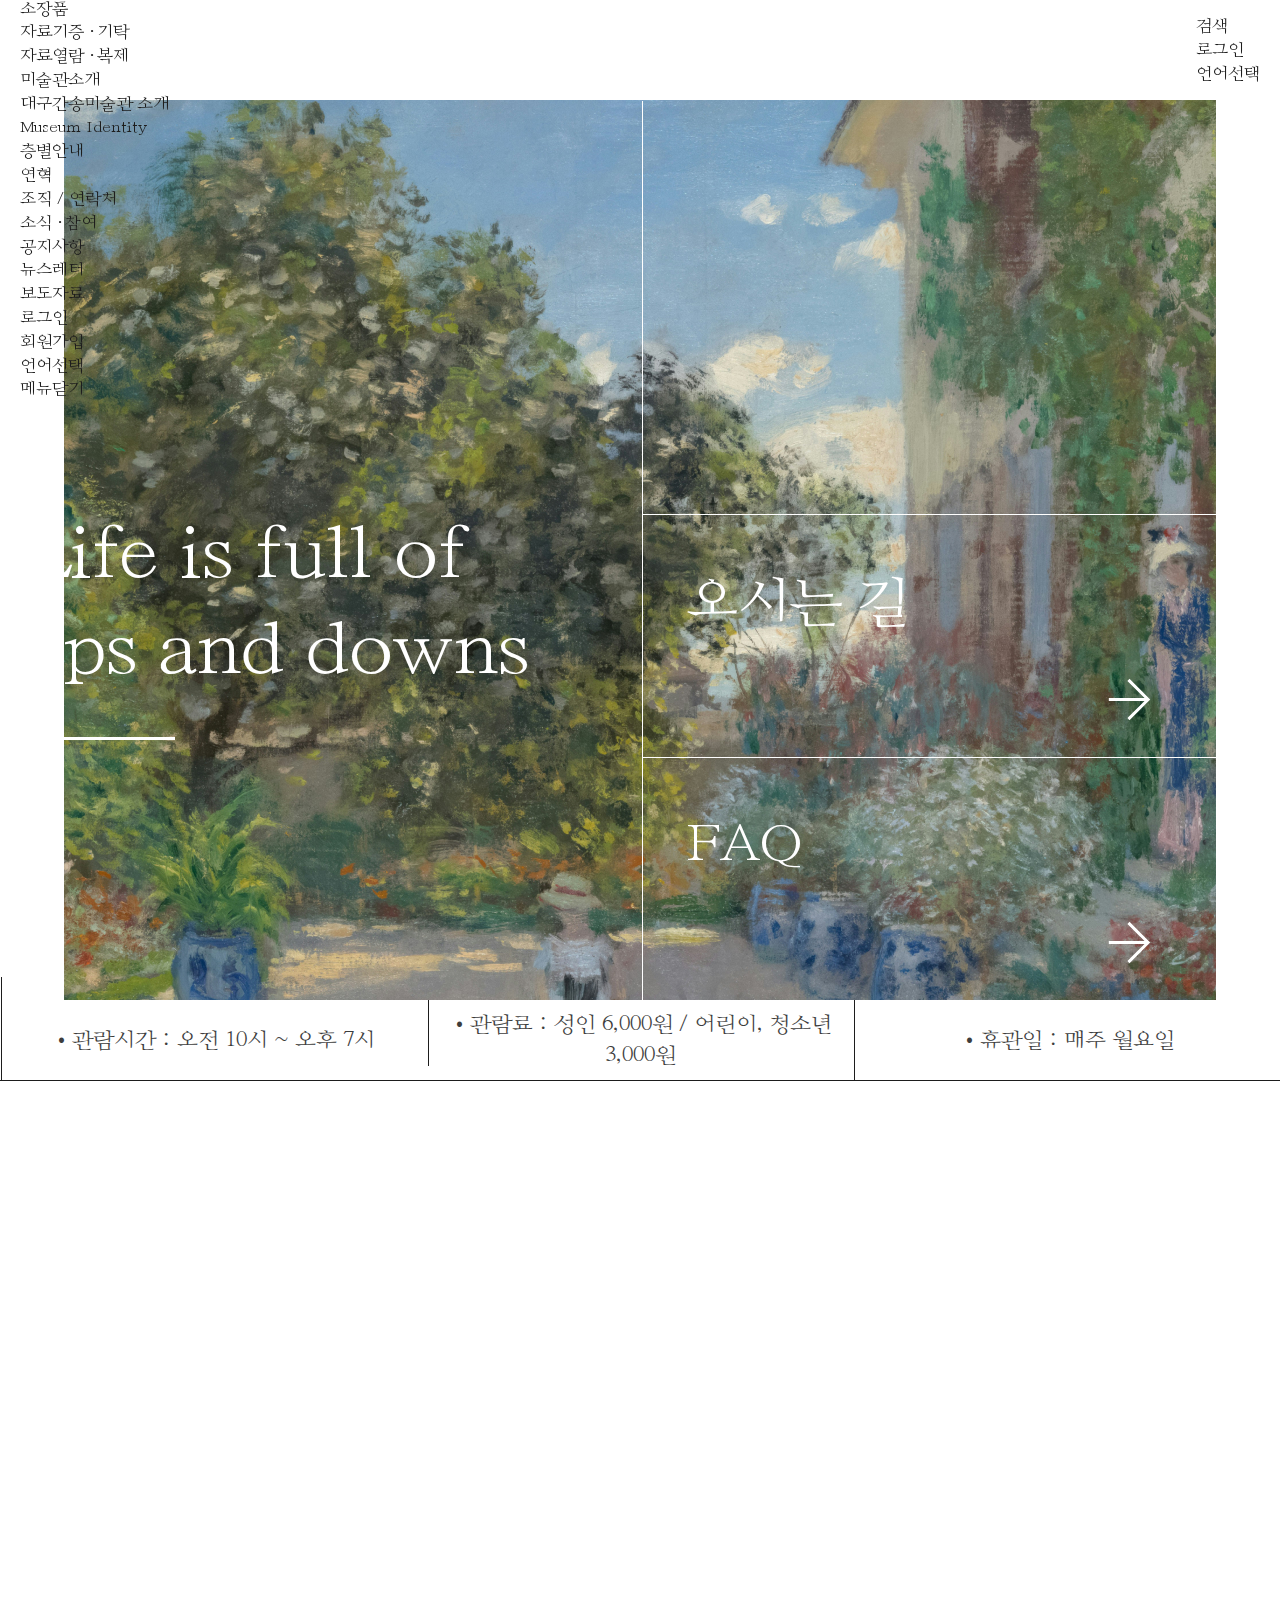
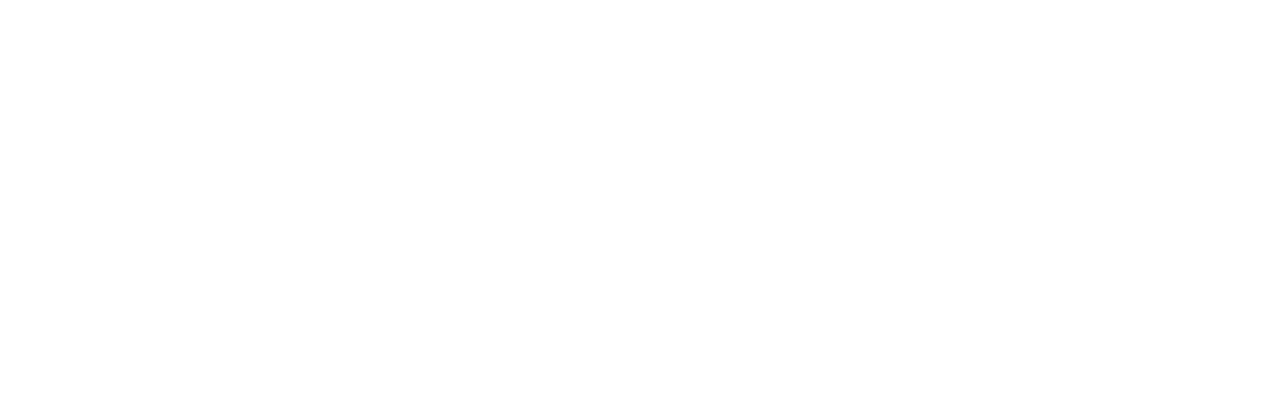
==== art/index.html @ 7bb07ed9 "20250206" ====
<!DOCTYPE html>
<html lang="ko">
<head>
    <meta charset="UTF-8">
    <meta name="viewport" content="width=device-width, initial-scale=1.0">
    <link rel="stylesheet" href="css/main.css">
    <link rel="stylesheet" href="css/swiper-bundle.min.css"> <!-- swiper 라이브러리 -->
    <script src="js/jquery-3.7.1.min.js"></script> <!-- jquery 라이브러리 -->
    <script src="js/swiper-bundle.min.js"></script> <!-- swiper 라이브러리 -->
    <script src="js/main.js"></script>
    <script src="js/common.js"></script>
    <title>대구간송미술관</title>
</head>
<body>
    <div id="wrap">
        <div class="skipnav">
            <a class="cnt" href="#skip_content">본문바로가기</a>
            <a class="menu" href="#skip_nav">주메뉴바로가기</a>
        </div>
        <header>
            <div class="header_left">
                <h1 class="logo"><a href="index.html">대구간송미술관</a></h1>
                <nav class="gnb" id="skip_nav">
                    <button class="gnb_open">메뉴열기</button>
                    <div class="gnb_wrap">
                        <ul class="depth1">
                            <li>
                                <a href="#"><span>관람정보</span></a>
                                <ul class="depth2">
                                    <li><a href="#"><span>관람안내</span></a></li>
                                    <li><a href="n"><span>오시는 길</span></a></li>
                                    <li><a href=""><span>자주묻는질문</span></a></li>
                                </ul>
                            </li>
                            <li>
                                <a href="#"><span>전시</span></a>
                                <ul class="depth2">
                                    <li><a href="#"><span>상설전시</span></a></li>
                                    <li><a href="#"><span>기획전시</span></a></li>
                                    <li><a href="#"><span>간송의 방</span></a></li>
                                    <li><a href="#"><span>사전전시해설</span></a></li>
                                </ul>
                            </li>
                            <li>
                                <a href="#"><span>교육· 문화행사</span></a>
                            </li>
                            <li>
                                <a href="#"><span>소장품</span></a>
                                <ul class="depth2">
                                    <li><a href="#"><span>자료기증· 기탁</span></a></li>
                                    <li><a href="#"><span>자료열람· 복제</span></a></li>
                                </ul>
                            </li>
                            <li>
                                <a href="#"><span>미술관소개</span></a>
                                <ul class="depth2">
                                    <li><a href="#"><span>대구간송미술관 소개</span></a></li>
                                    <li><a href="#"><span>Museum Identity</span></a></li>
                                    <li><a href="#"><span>층별안내</span></a></li>
                                    <li><a href="#"><span>연혁</span></a></li>
                                    <li><a href="#"><span>조직 / 연락처</span></a></li>
                                </ul>
                            </li>
                            <li>
                                <a href="#"><span>소식· 참여</span></a>
                                <ul class="depth2">
                                    <li><a href="#"><span>공지사항</span></a></li>
                                    <li><a href="#"><span>뉴스레터</span></a></li>
                                    <li><a href="#"><span>보도자료</span></a></li>
                                </ul>
                            </li>
                        </ul>
                        <div class="m_btn">
                            <div class="m_login"><a href="#n">로그인</a></div>
                            <div class="m_regi"><a href="#n">회원가입</a></div>
                            <div class="m_lang"><button>언어선택</button></div>
                        </div>
                        <button class="gnb_close">메뉴닫기</button>
                    </div>
                </nav>
            </div>
            <div class="tnb">
                <div class="search"><button>검색</button></div>
                <div class="login"><a href="">로그인</a></div>
                <div class="lang open"><button>언어선택</button></div>
            </div>
        </header>
        <section class="visual">
            <h2>팝업</h2>
            <div class="swiper">
                <ul class="swiper-wrapper">
                    <li class="swiper-slide">
                        <div class="photo"><img src="images/visual_01.jpg" alt="집과 가족"></div>
                        <div class="visual_txt">
                            <div class="wrapper">
                                <p>Life is full of<br> 
                                    ups and downs</p>
                            </div>
                        </div>
                    </li>
                    <li class="swiper-slide">
                        <div class="photo"><img src="images/visual_02.jpg" alt="병과 사과"></div>
                        <div class="visual_txt">
                            <div class="wrapper">
                                <p>(덕수궁)수묵별미:<br>
                                    한· 중 근현대 회화 
                                    </p>
                            </div>
                        </div>
                    </li>
                    <li class="swiper-slide">
                        <div class="photo"><img src="images/visual_03.jpg" alt="마을 풍경"></div>
                        <div class="visual_txt">
                            <div class="wrapper">
                                <p>FROM<br> 
                                    NOTHING<br>
                                    TO EVERYTHING</p>
                            </div>
                        </div>
                    </li>
                    <li class="swiper-slide">
                        <div class="photo"><img src="images/visual_04.jpg" alt="슬퍼하는 사람들"></div>
                        <div class="visual_txt">
                            <div class="wrapper">
                                <p>판화특별전<br> 
                                    <에코토피아-Ecotopia></p>
                            </div>
                        </div>
                    </li>
                </ul>
            </div>
            <div class="info_wrap">
                <div class="direc"><a href="#n">오시는 길</a></div>
                <div class="faq"><a href="#n">FAQ</a></div>
            </div>
            <div class="ctrl_wrap">
                <button class="prev">이전팝업보기</button>
                <button class="next">다음팝업보기</button>
                <button class="stop">일시정지</button>
                <button class="play">다시시작</button>
            </div>
            <div class="view">
                <p><strong>•관람시간</strong> : 오전 10시 ~ 오후 7시</p>
                <p><strong>•관람료</strong> : 성인 6,000원 / 어린이, 청소년 3,000원</p>
                <p><strong>•휴관일</strong> : 매주 월요일</p>
            </div>
        </section>
        <section class="iden"></section>
        <section class="exhib"></section>
        <section class="cont"></section>
        <section class="collect"></section>
        <footer></footer>
    </div>
</body>
</html>
---- art/css/main.css ----
@import url(default.css);
@import url(font.css);
@import url(common.css);
@import url(layout.css);

.visual {
    position: relative;
}
.visual h2 {
    display: none;
}
.visual .swiper ul li {
    position: relative;
}
.visual .swiper ul li .photo {
    overflow: hidden;
    height: 52.9412em;
    text-align: center;
    position: relative;
}
.visual .swiper ul li .photo img {
    width: 90%;
    height: 100%;
    object-fit: cover;  
}
.visual .swiper ul li .visual_txt {
    display: flex;
    align-items: flex-end;
    position: absolute;
    left: 0;
    top: 5em;
    width: 100%;
    height: 200px;
    font-size: 4.7059em;
    color: #fff;
    line-height: 120%;
}
.visual .swiper ul li .visual_txt p {
    position: relative;
}
.visual .swiper ul li .visual_txt p::before {
    content: "";
    position: absolute;
    left: 0.05em;
    bottom: -0.5em;
    width: 1.89em;
    height: 0.04em;
    background-color: #fff;
}
.visual .swiper ul li .visual_txt p::after {
    content: "";
    position: absolute;
    left: 0.05em;
    bottom: -0.5em;
    width: 0;
    height: 0.04em;
    background-color: #751F20;

    animation-name: paging_ani;
    animation-duration: 5s;
    animation-timing-function: linear;
    animation-iteration-count: infinite;
}
@keyframes paging_ani {
    0% { width: 0; }
    100% { width: 1.89em; }
}

.visual .info_wrap {
    position: absolute;
    right: calc(0px + 5.8824em);
    bottom: 0;
    z-index: 1;
}
.visual .info_wrap::before {
    content: "";
    position: absolute;
    left: 0;
    top: -24.3em;
    width: 0.0588em;
    height: 52.9412em;
    background-color: #fff;

    animation-name: visual_line_01;
    animation-duration: 0.7s;
    animation-timing-function: linear;
    animation-iteration-count: 1;
}
@keyframes visual_line_01 {
    0% { height: 0; }
    100% { height: 100%; }
}
.visual .info_wrap a {
    display: block;
    color: #fff;
    font-size: 3.2353em;
}
.visual .info_wrap .direc a {
    display: block;
    padding: 0.9091em 4.9273em 2.1091em 0.8em;
    position: relative;
}
.visual .info_wrap .direc a::before,
.visual .info_wrap .faq a::before {
    content: "";
    position: absolute;
    left: 0;
    top: 0;
    width: 10.9091em;
    height: 0.0182em; 
    background-color: #fff;

    animation-name: visual_line_02;
    animation-duration: 0.7s;
    animation-timing-function: linear;
    animation-iteration-count: 1;
}
.visual .info_wrap .direc a::after,
.visual .info_wrap .faq a::after {
    content: "";
    position: absolute;
    right: 15px;
    bottom: 22px;
    width: 71px;
    height: 71px;
    background-image: url("data:image/svg+xml,%3Csvg width='71' height='71' viewBox='0 0 71 71' fill='none' xmlns='http://www.w3.org/2000/svg'%3E%3Cpath d='M50.5259 36.9792H14.793V34.0209H50.5259L33.3905 16.8855L35.5013 14.7917L56.2096 35.5001L35.5013 56.2084L33.3905 54.1147L50.5259 36.9792Z' fill='white'/%3E%3C/svg%3E%0A");
    background-position: center center;
    background-repeat: no-repeat;
    background-size: contain;
}
@keyframes visual_line_02 {
    0% { width: 0; }
    100% { width: 10.9091em; }
}
.visual .info_wrap .faq a {
    display: block;
    padding: 0.9091em 6.8545em 2.1091em 0.8em;
    position: relative;
}
.visual .info_wrap .faq a::before {
    animation-delay: 0.1s;
}
.visual .ctrl_wrap {
    position: absolute;
    left: 50%;
    transform: translateX(-50%);
    bottom: 3.8em;
}
.visual .ctrl_wrap button {
    text-indent: -9999px;
    width: 1.8824em;
    height: 1.8824em;
    position: absolute;
}
.visual .ctrl_wrap button::before {
    content: "";
    position: absolute;
    top: 0;
    background-repeat: no-repeat;
    background-size: contain;
    background-position: center center;
}
.visual .ctrl_wrap button.prev::before {
    width: 0.7em;
    height: 1.1435em;
    top: 0.34em;
    left: -1.08em;
    background-image: url("data:image/svg+xml,%3Csvg width='13' height='21' viewBox='0 0 13 21' fill='none' xmlns='http://www.w3.org/2000/svg'%3E%3Cpath d='M12.65 20.1112L0.75 10.389L12.65 0.666748V20.1112Z' fill='white'/%3E%3C/svg%3E%0A");
}
.visual .ctrl_wrap button.next::before {
    width: 0.7em;
    height: 1.1435em;
    top: 0.28em;
    left: 2.2353em;
    background-image: url("data:image/svg+xml,%3Csvg width='13' height='21' viewBox='0 0 13 21' fill='none' xmlns='http://www.w3.org/2000/svg'%3E%3Cpath d='M12.65 20.1112L0.75 10.389L12.65 0.666748V20.1112Z' fill='white'/%3E%3C/svg%3E%0A");
    rotate: 180deg;
}
.visual .ctrl_wrap button.play::before {
    width: 1.8824em;
    height: 1.8824em;
    left: 50%;
    transform: translateX(-50%);
    background-image: url("data:image/svg+xml,%3Csvg width='32' height='32' viewBox='0 0 32 32' fill='none' xmlns='http://www.w3.org/2000/svg'%3E%3Cpath d='M10.668 25.3334V6.66675L25.3346 16.0001L10.668 25.3334Z' fill='white'/%3E%3C/svg%3E%0A");
}
.visual .ctrl_wrap button.stop::before {
    width: 1.7647em;
    height: 1.7647em;
    left: 50%;
    transform: translateX(-50%);
    background-image: url("data:image/svg+xml,%3Csvg width='30' height='30' viewBox='0 0 30 30' fill='none' xmlns='http://www.w3.org/2000/svg'%3E%3Cpath d='M17.4844 23.5V6.5H22.3281V23.5H17.4844ZM7.67188 23.5V6.5H12.5156V23.5H7.67188Z' fill='white'/%3E%3C/svg%3E%0A");
}
.visual .ctrl_wrap button.play {
    display: none;
}
.visual .view {
    position: absolute;
    display: flex;
    justify-content: center;
    align-items: center;
    width: 100%;
    height: 4.7647em;
    border-bottom: 1px solid #1d1d1d;
}
.visual .view p {
    font-size: 1.2941rem;
    width: 37.6471em;
    text-align: center;
    position: relative;
}
.visual .view p::after {
    content: "";
    position: absolute;
    left: 0;
    top: -48px;
    width: 1px;
    height: 4.7647em;
    border-right: 1px solid #1d1d1d;
}
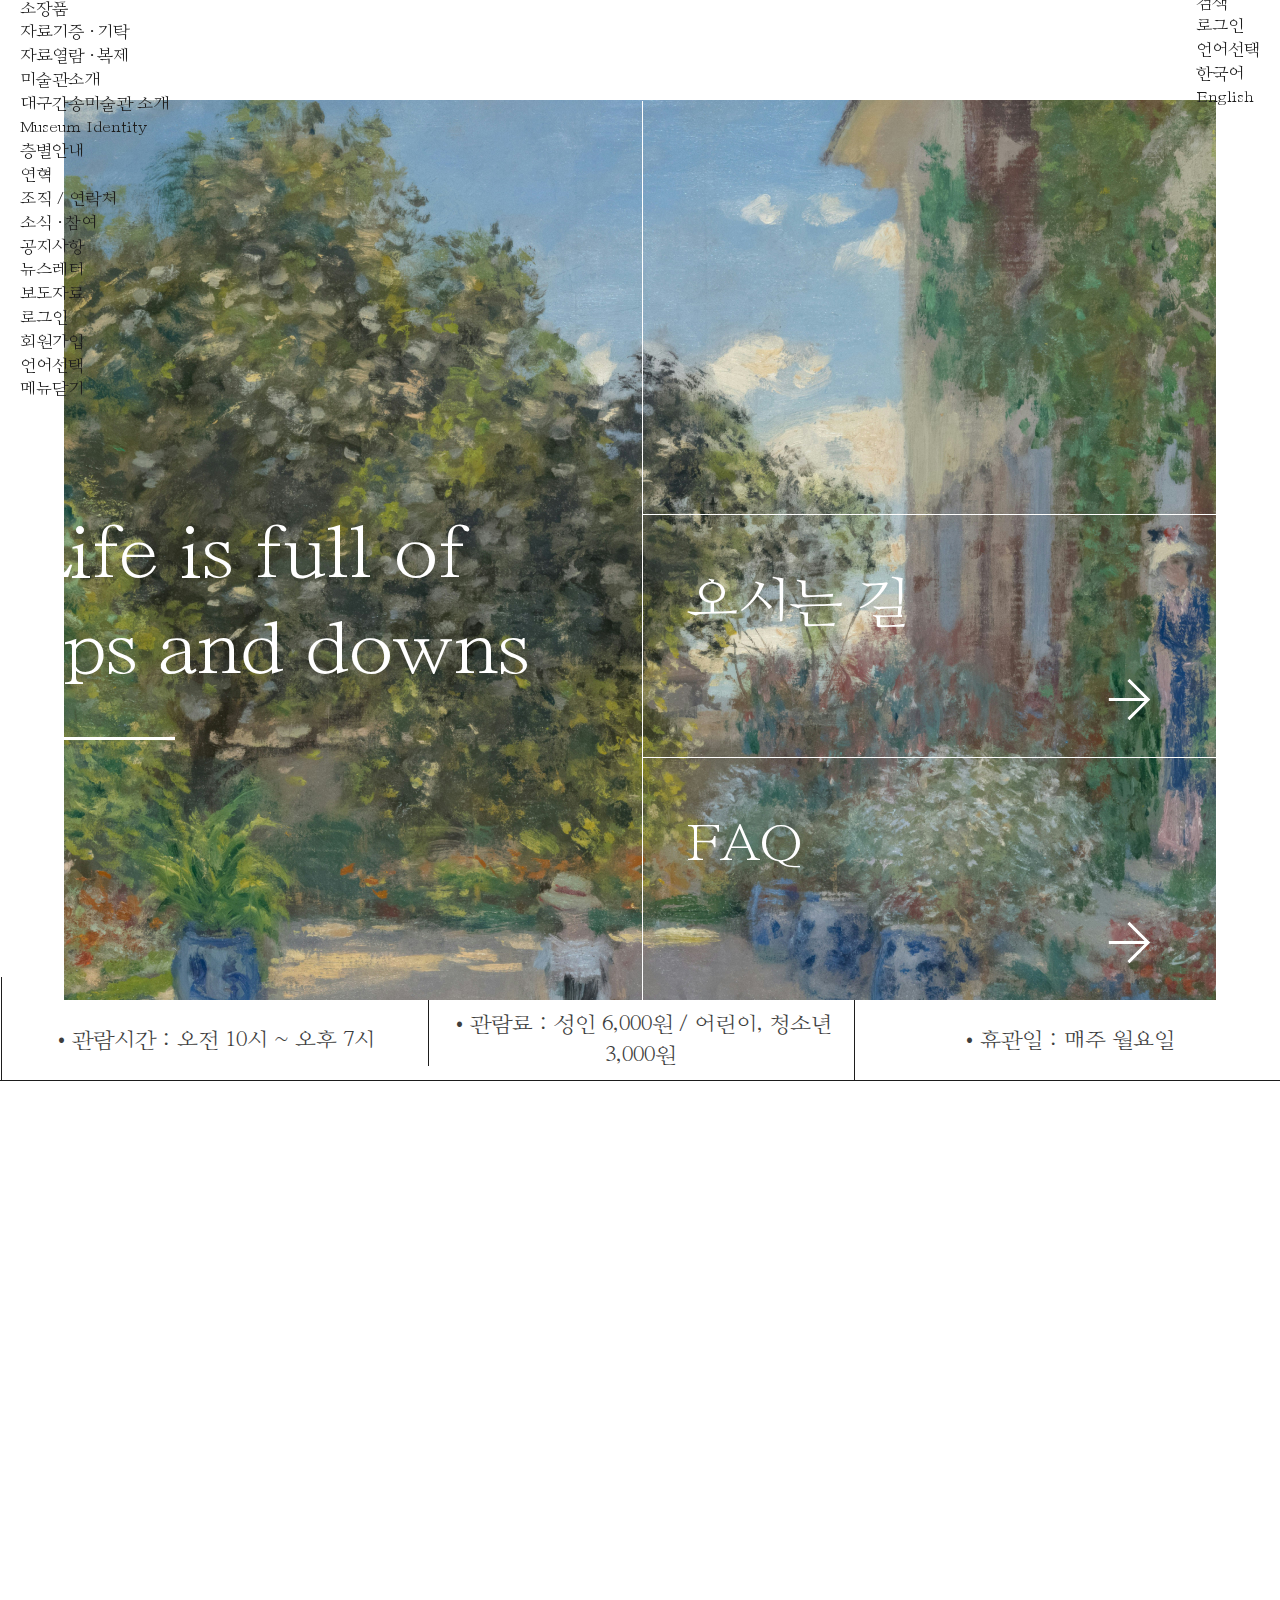
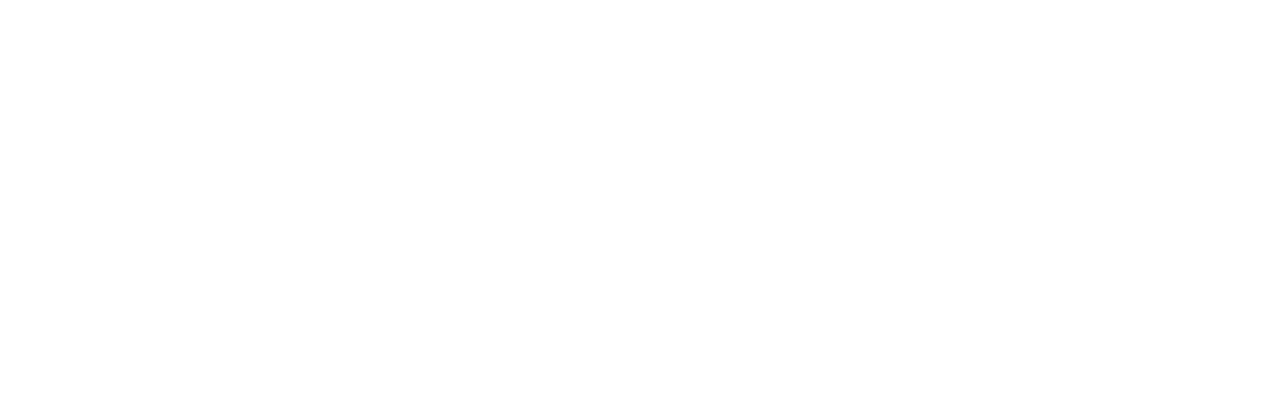
==== commit 163d8b82: "250207" ====
--- a/art/index.html
+++ b/art/index.html
@@ -82,7 +82,16 @@
             <div class="tnb">
                 <div class="search"><button>검색</button></div>
                 <div class="login"><a href="">로그인</a></div>
-                <div class="lang open"><button>언어선택</button></div>
+                <div class="lang">
+                    <button>언어선택</button>
+                    <div class="list">
+                        <ul>
+                            <li class="active"><a href="#n">한국어</a></li>
+                            <li><a href="#n">English</a></li>
+                        </ul>
+                    </div>
+                </div>
+
             </div>
         </header>
         <section class="visual">
--- a/art/css/main.css
+++ b/art/css/main.css
@@ -128,6 +128,11 @@
     background-repeat: no-repeat;
     background-size: contain;
 }
+.visual .info_wrap .direc a:hover::after,
+.visual .info_wrap .faq a:hover::after {
+    transform: translateX(15px);
+    transition: transform 0.3s ease;
+}
 @keyframes visual_line_02 {
     0% { width: 0; }
     100% { width: 10.9091em; }
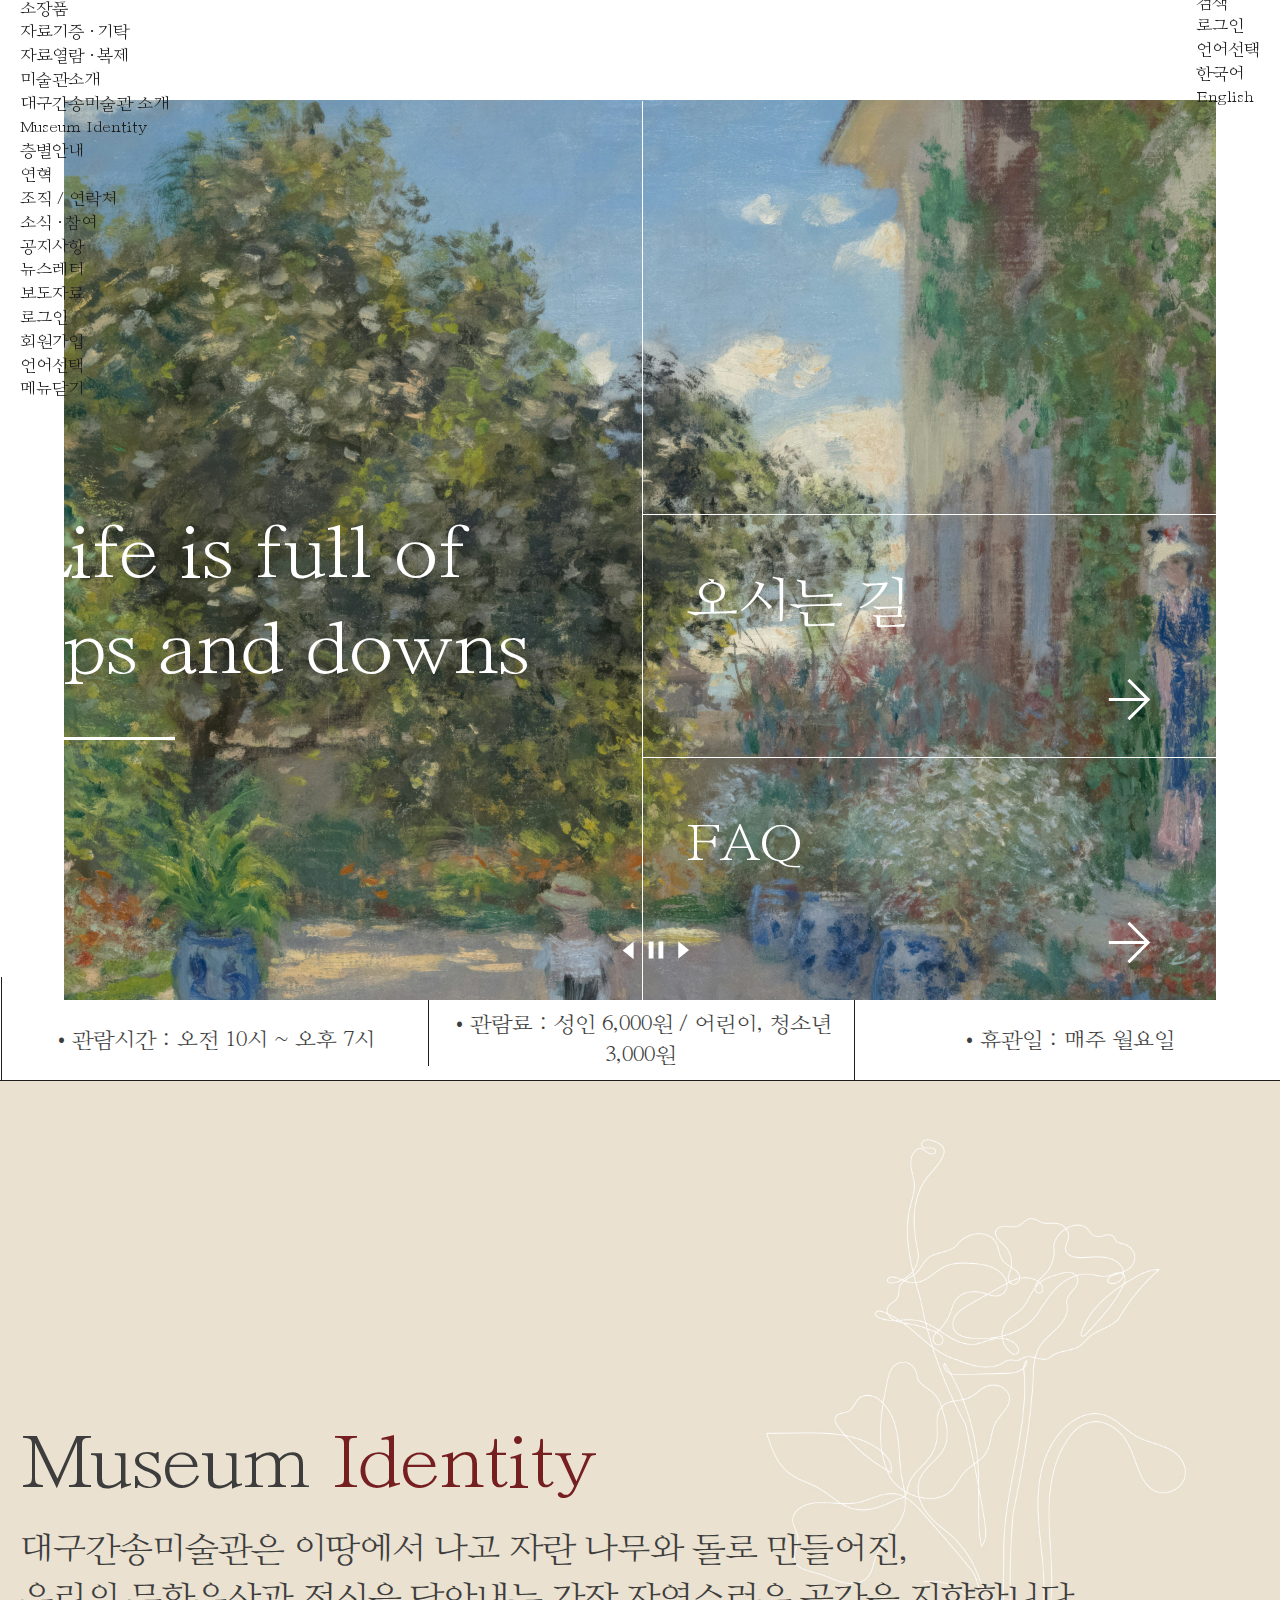
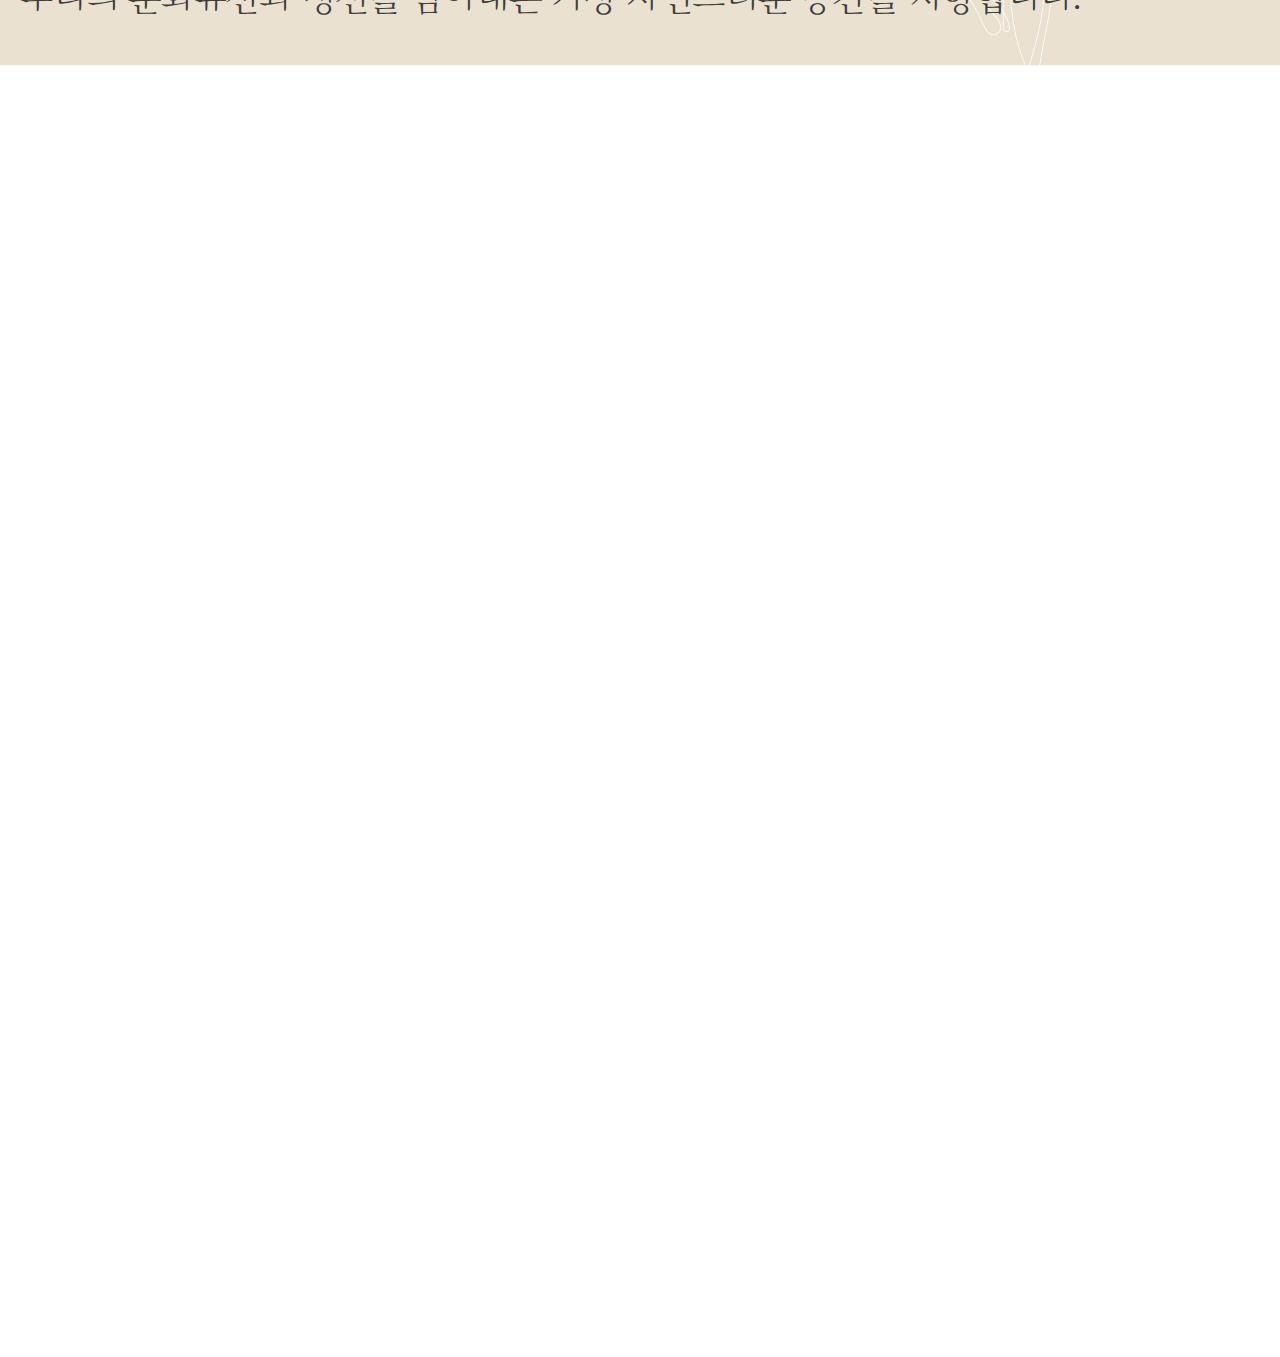
==== commit 91e1f433: "250211" ====
--- a/art/index.html
+++ b/art/index.html
@@ -154,7 +154,14 @@
                 <p><strong>•휴관일</strong> : 매주 월요일</p>
             </div>
         </section>
-        <section class="iden"></section>
+        <section class="iden">
+            <div class="photo"><img src="images/iden_bg.jpg" alt="베이지색 배경과 하얀 꽃 선화"></div>
+            <div class="wrapper">
+                <h2>Museum <strong>Identity</strong></h2>
+                <p>대구간송미술관은 이땅에서 나고 자란 나무와 돌로 만들어진,<br>
+                    우리의 문화유산과 정신을 담아내는 가장 자연스러운 공간을 지향합니다.</p>
+            </div>
+        </section>
         <section class="exhib"></section>
         <section class="cont"></section>
         <section class="collect"></section>
--- a/art/css/main.css
+++ b/art/css/main.css
@@ -148,7 +148,6 @@
 .visual .ctrl_wrap {
     position: absolute;
     left: 50%;
-    transform: translateX(-50%);
     bottom: 3.8em;
 }
 .visual .ctrl_wrap button {
@@ -164,6 +163,7 @@
     background-repeat: no-repeat;
     background-size: contain;
     background-position: center center;
+    z-index: 10;
 }
 .visual .ctrl_wrap button.prev::before {
     width: 0.7em;
@@ -221,3 +221,31 @@
     height: 4.7647em;
     border-right: 1px solid #1d1d1d;
 }
+.iden {
+    margin-top: 4.7647em;
+    position: relative;
+}
+.iden .photo {
+    overflow: hidden;
+    width: 100%;
+    height: 51.5294em;
+}
+.iden .photo img {
+    width: 100%;
+    height: auto;
+}
+.iden h2{
+    position: absolute;
+    top: 4.1125em;
+    font-size: 4.7059rem;
+}
+.iden h2 strong {
+    color: #751F20;
+}
+.iden p {
+    position: absolute;
+    top: 444px;
+    font-size: 35px;
+    line-height: 140%;
+}
+
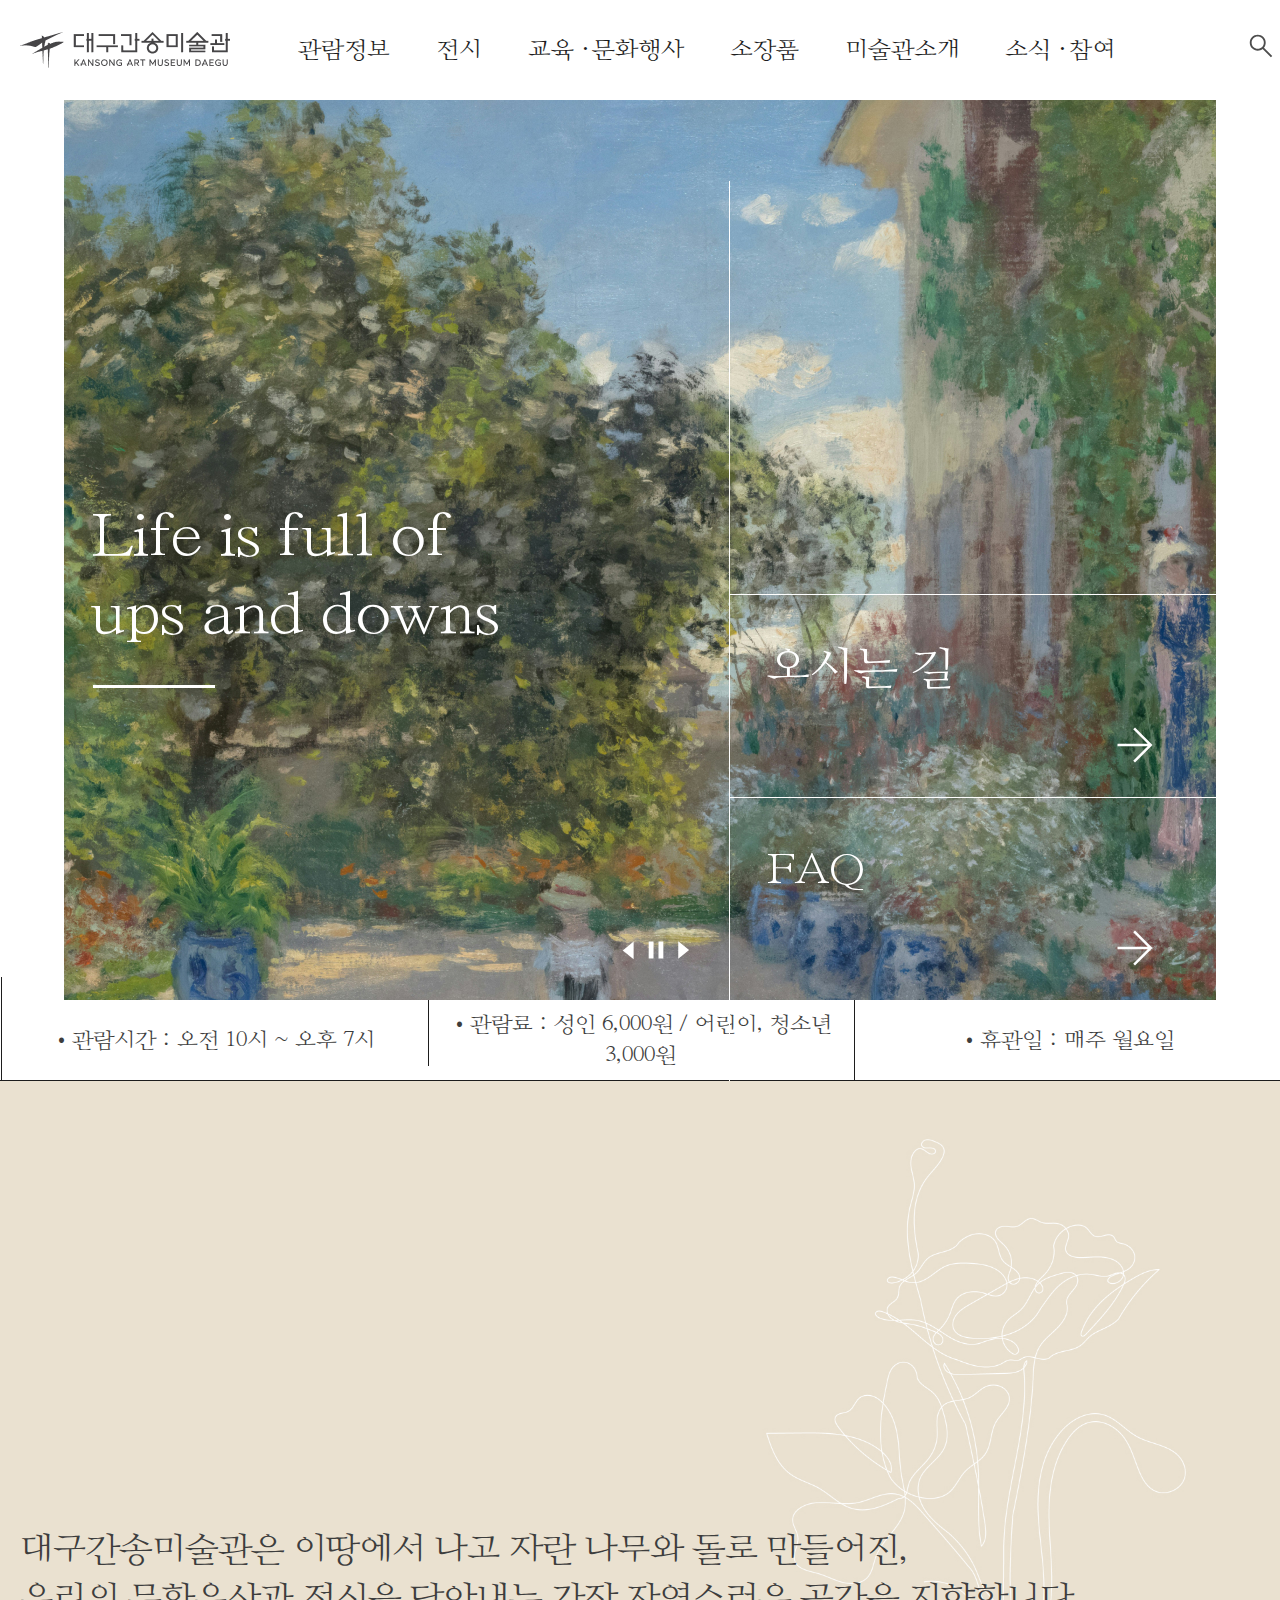
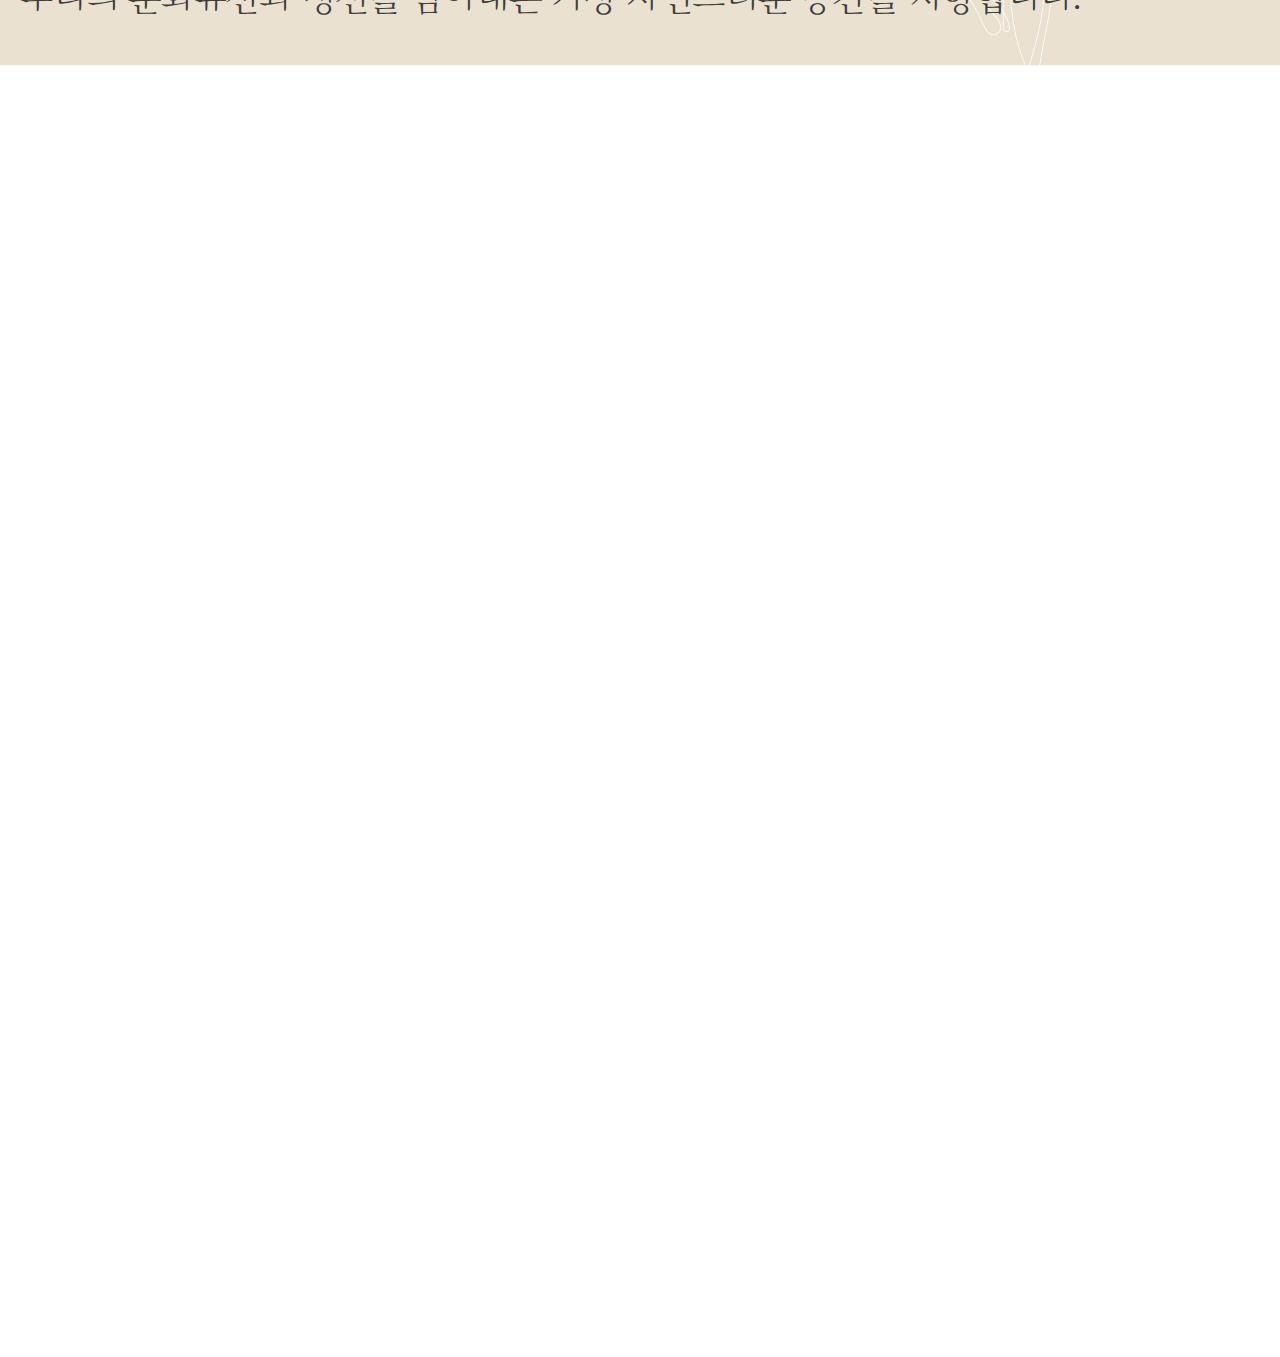
==== commit eef5f8b1: "250213" ====
--- a/art/index.html
+++ b/art/index.html
@@ -157,7 +157,7 @@
         <section class="iden">
             <div class="photo"><img src="images/iden_bg.jpg" alt="베이지색 배경과 하얀 꽃 선화"></div>
             <div class="wrapper">
-                <h2>Museum <strong>Identity</strong></h2>
+                <h2 id="fadeintext"><span>M</span><span>u</span><span>s</span><span>e</span><span>u</span><span>m</span><strong><span>I</span><span>d</span><span>e</span><span>n</span><span>t</span><span>i</span><span>t</span><span>y</span></strong></h2>
                 <p>대구간송미술관은 이땅에서 나고 자란 나무와 돌로 만들어진,<br>
                     우리의 문화유산과 정신을 담아내는 가장 자연스러운 공간을 지향합니다.</p>
             </div>
--- a/art/css/main.css
+++ b/art/css/main.css
@@ -29,7 +29,7 @@
     position: absolute;
     left: 0;
     top: 5em;
-    width: 100%;
+    width: calc(100% - 540px);
     height: 200px;
     font-size: 4.7059em;
     color: #fff;
@@ -221,6 +221,238 @@
     height: 4.7647em;
     border-right: 1px solid #1d1d1d;
 }
+@media screen and (max-width:1470px) {
+    .visual .swiper ul li .visual_txt {
+        left: 1.0836em;
+        top: 5.5em;
+        font-size: 3.8em;
+    }
+    .visual .info_wrap a {
+        font-size: 2.7em;
+    }
+    .visual .info_wrap .direc a::after,
+    .visual .info_wrap .faq a::after {
+        content: "";
+        position: absolute;
+        right: 15px;
+        bottom: 22px;
+        width: 60px;
+        height: 60px;
+        background-image: url("data:image/svg+xml,%3Csvg width='71' height='71' viewBox='0 0 71 71' fill='none' xmlns='http://www.w3.org/2000/svg'%3E%3Cpath d='M50.5259 36.9792H14.793V34.0209H50.5259L33.3905 16.8855L35.5013 14.7917L56.2096 35.5001L35.5013 56.2084L33.3905 54.1147L50.5259 36.9792Z' fill='white'/%3E%3C/svg%3E%0A");
+        background-position: center center;
+        background-repeat: no-repeat;
+        background-size: contain;
+    }
+    .visual .info_wrap .direc a:hover::after,
+    .visual .info_wrap .faq a:hover::after {
+        transform: translateX(15px);
+        transition: transform 0.3s ease;
+    }
+    @keyframes visual_line_02 {
+        0% { width: 0; }
+        100% { width: 10.9091em; }
+    }
+    .visual .info_wrap .faq a {
+        display: block;
+        padding: 0.9091em 6.8545em 2.1091em 0.8em;
+        position: relative;
+    }
+    .visual .info_wrap .faq a::before {
+        animation-delay: 0.1s;
+    }
+    .visual .ctrl_wrap {
+        position: absolute;
+        left: 50%;
+        bottom: 3.8em;
+    }
+    .visual .ctrl_wrap button {
+        text-indent: -9999px;
+        width: 1.8824em;
+        height: 1.8824em;
+        position: absolute;
+    }
+    .visual .ctrl_wrap button::before {
+        content: "";
+        position: absolute;
+        top: 0;
+        background-repeat: no-repeat;
+        background-size: contain;
+        background-position: center center;
+        z-index: 10;
+    }
+    .visual .ctrl_wrap button.prev::before {
+        width: 0.7em;
+        height: 1.1435em;
+        top: 0.34em;
+        left: -1.08em;
+        background-image: url("data:image/svg+xml,%3Csvg width='13' height='21' viewBox='0 0 13 21' fill='none' xmlns='http://www.w3.org/2000/svg'%3E%3Cpath d='M12.65 20.1112L0.75 10.389L12.65 0.666748V20.1112Z' fill='white'/%3E%3C/svg%3E%0A");
+    }
+    .visual .ctrl_wrap button.next::before {
+        width: 0.7em;
+        height: 1.1435em;
+        top: 0.28em;
+        left: 2.2353em;
+        background-image: url("data:image/svg+xml,%3Csvg width='13' height='21' viewBox='0 0 13 21' fill='none' xmlns='http://www.w3.org/2000/svg'%3E%3Cpath d='M12.65 20.1112L0.75 10.389L12.65 0.666748V20.1112Z' fill='white'/%3E%3C/svg%3E%0A");
+        rotate: 180deg;
+    }
+    .visual .ctrl_wrap button.play::before {
+        width: 1.8824em;
+        height: 1.8824em;
+        left: 50%;
+        transform: translateX(-50%);
+        background-image: url("data:image/svg+xml,%3Csvg width='32' height='32' viewBox='0 0 32 32' fill='none' xmlns='http://www.w3.org/2000/svg'%3E%3Cpath d='M10.668 25.3334V6.66675L25.3346 16.0001L10.668 25.3334Z' fill='white'/%3E%3C/svg%3E%0A");
+    }
+    .visual .ctrl_wrap button.stop::before {
+        width: 1.7647em;
+        height: 1.7647em;
+        left: 50%;
+        transform: translateX(-50%);
+        background-image: url("data:image/svg+xml,%3Csvg width='30' height='30' viewBox='0 0 30 30' fill='none' xmlns='http://www.w3.org/2000/svg'%3E%3Cpath d='M17.4844 23.5V6.5H22.3281V23.5H17.4844ZM7.67188 23.5V6.5H12.5156V23.5H7.67188Z' fill='white'/%3E%3C/svg%3E%0A");
+    }
+    .visual .ctrl_wrap button.play {
+        display: none;
+    }
+    .visual .view {
+        position: absolute;
+        display: flex;
+        justify-content: center;
+        align-items: center;
+        width: 100%;
+        height: 4.7647em;
+        border-bottom: 1px solid #1d1d1d;
+    }
+    .visual .view p {
+        font-size: 1.2941rem;
+        width: 37.6471em;
+        text-align: center;
+        position: relative;
+    }
+    .visual .view p::after {
+        content: "";
+        position: absolute;
+        left: 0;
+        top: -48px;
+        width: 1px;
+        height: 4.7647em;
+        border-right: 1px solid #1d1d1d;
+    }
+}
+@media screen and (max-width:1270px) {
+    .visual .swiper ul li .visual_txt {
+        left: 1.0836em;
+        top: 5.5em;
+        font-size: 3.8em;
+    }
+    .visual .info_wrap a {
+        font-size: 2.7em;
+    }
+    .visual .info_wrap .direc a::after,
+    .visual .info_wrap .faq a::after {
+        content: "";
+        position: absolute;
+        right: 15px;
+        bottom: 22px;
+        width: 60px;
+        height: 60px;
+        background-image: url("data:image/svg+xml,%3Csvg width='71' height='71' viewBox='0 0 71 71' fill='none' xmlns='http://www.w3.org/2000/svg'%3E%3Cpath d='M50.5259 36.9792H14.793V34.0209H50.5259L33.3905 16.8855L35.5013 14.7917L56.2096 35.5001L35.5013 56.2084L33.3905 54.1147L50.5259 36.9792Z' fill='white'/%3E%3C/svg%3E%0A");
+        background-position: center center;
+        background-repeat: no-repeat;
+        background-size: contain;
+    }
+    .visual .info_wrap .direc a:hover::after,
+    .visual .info_wrap .faq a:hover::after {
+        transform: translateX(15px);
+        transition: transform 0.3s ease;
+    }
+    @keyframes visual_line_02 {
+        0% { width: 0; }
+        100% { width: 10.9091em; }
+    }
+    .visual .info_wrap .faq a {
+        display: block;
+        padding: 0.9091em 6.8545em 2.1091em 0.8em;
+        position: relative;
+    }
+    .visual .info_wrap .faq a::before {
+        animation-delay: 0.1s;
+    }
+    .visual .ctrl_wrap {
+        position: absolute;
+        left: 50%;
+        bottom: 3.8em;
+    }
+    .visual .ctrl_wrap button {
+        text-indent: -9999px;
+        width: 1.8824em;
+        height: 1.8824em;
+        position: absolute;
+    }
+    .visual .ctrl_wrap button::before {
+        content: "";
+        position: absolute;
+        top: 0;
+        background-repeat: no-repeat;
+        background-size: contain;
+        background-position: center center;
+        z-index: 10;
+    }
+    .visual .ctrl_wrap button.prev::before {
+        width: 0.7em;
+        height: 1.1435em;
+        top: 0.34em;
+        left: -1.08em;
+        background-image: url("data:image/svg+xml,%3Csvg width='13' height='21' viewBox='0 0 13 21' fill='none' xmlns='http://www.w3.org/2000/svg'%3E%3Cpath d='M12.65 20.1112L0.75 10.389L12.65 0.666748V20.1112Z' fill='white'/%3E%3C/svg%3E%0A");
+    }
+    .visual .ctrl_wrap button.next::before {
+        width: 0.7em;
+        height: 1.1435em;
+        top: 0.28em;
+        left: 2.2353em;
+        background-image: url("data:image/svg+xml,%3Csvg width='13' height='21' viewBox='0 0 13 21' fill='none' xmlns='http://www.w3.org/2000/svg'%3E%3Cpath d='M12.65 20.1112L0.75 10.389L12.65 0.666748V20.1112Z' fill='white'/%3E%3C/svg%3E%0A");
+        rotate: 180deg;
+    }
+    .visual .ctrl_wrap button.play::before {
+        width: 1.8824em;
+        height: 1.8824em;
+        left: 50%;
+        transform: translateX(-50%);
+        background-image: url("data:image/svg+xml,%3Csvg width='32' height='32' viewBox='0 0 32 32' fill='none' xmlns='http://www.w3.org/2000/svg'%3E%3Cpath d='M10.668 25.3334V6.66675L25.3346 16.0001L10.668 25.3334Z' fill='white'/%3E%3C/svg%3E%0A");
+    }
+    .visual .ctrl_wrap button.stop::before {
+        width: 1.7647em;
+        height: 1.7647em;
+        left: 50%;
+        transform: translateX(-50%);
+        background-image: url("data:image/svg+xml,%3Csvg width='30' height='30' viewBox='0 0 30 30' fill='none' xmlns='http://www.w3.org/2000/svg'%3E%3Cpath d='M17.4844 23.5V6.5H22.3281V23.5H17.4844ZM7.67188 23.5V6.5H12.5156V23.5H7.67188Z' fill='white'/%3E%3C/svg%3E%0A");
+    }
+    .visual .ctrl_wrap button.play {
+        display: none;
+    }
+    .visual .view {
+        position: absolute;
+        display: flex;
+        justify-content: center;
+        align-items: center;
+        width: 100%;
+        height: 4.7647em;
+        border-bottom: 1px solid #1d1d1d;
+    }
+    .visual .view p {
+        font-size: 1.2941rem;
+        width: 37.6471em;
+        text-align: center;
+        position: relative;
+    }
+    .visual .view p::after {
+        content: "";
+        position: absolute;
+        left: 0;
+        top: -48px;
+        width: 1px;
+        height: 4.7647em;
+        border-right: 1px solid #1d1d1d;
+    }
+}
 .iden {
     margin-top: 4.7647em;
     position: relative;
@@ -239,6 +471,60 @@
     top: 4.1125em;
     font-size: 4.7059rem;
 }
+.iden h2 span {
+    opacity: 0;
+    animation: fadeIn 1s forwards;
+}
+@keyframes fadeIn {
+    to{ opacity: 1; }
+}
+
+.iden h2 span:nth-child(1) {
+    animation-delay: 0.1s;
+}
+.iden h2 span:nth-child(2) {
+    animation-delay: 0.15s;
+}
+.iden h2 span:nth-child(3) {
+    animation-delay: 0.2s;
+}
+.iden h2 span:nth-child(4) {
+    animation-delay: 0.25s;
+}
+.iden h2 span:nth-child(5) {
+    animation-delay: 0.3s;
+}
+.iden h2 span:nth-child(6) {
+    animation-delay: 0.35s;
+}
+.iden h2 strong span:nth-child(1) {
+    animation-delay: 0.4s;
+}
+.iden h2 strong span:nth-child(2) {
+    animation-delay: 0.45s;
+}
+.iden h2 strong span:nth-child(3) {
+    animation-delay: 0.5s;
+}
+.iden h2 strong span:nth-child(4) {
+    animation-delay: 0.55s;
+}
+.iden h2 strong span:nth-child(5) {
+    animation-delay: 0.6s;
+}
+.iden h2 strong span:nth-child(6) {
+    animation-delay: 0.65s;
+}
+.iden h2 strong span:nth-child(7) {
+    animation-delay: 0.7s;
+}
+.iden h2 strong span:nth-child(8) {
+    animation-delay: 0.75s;
+}
+.iden h2 #fadeintext.visible {
+    opacity: 1;
+}
+
 .iden h2 strong {
     color: #751F20;
 }
